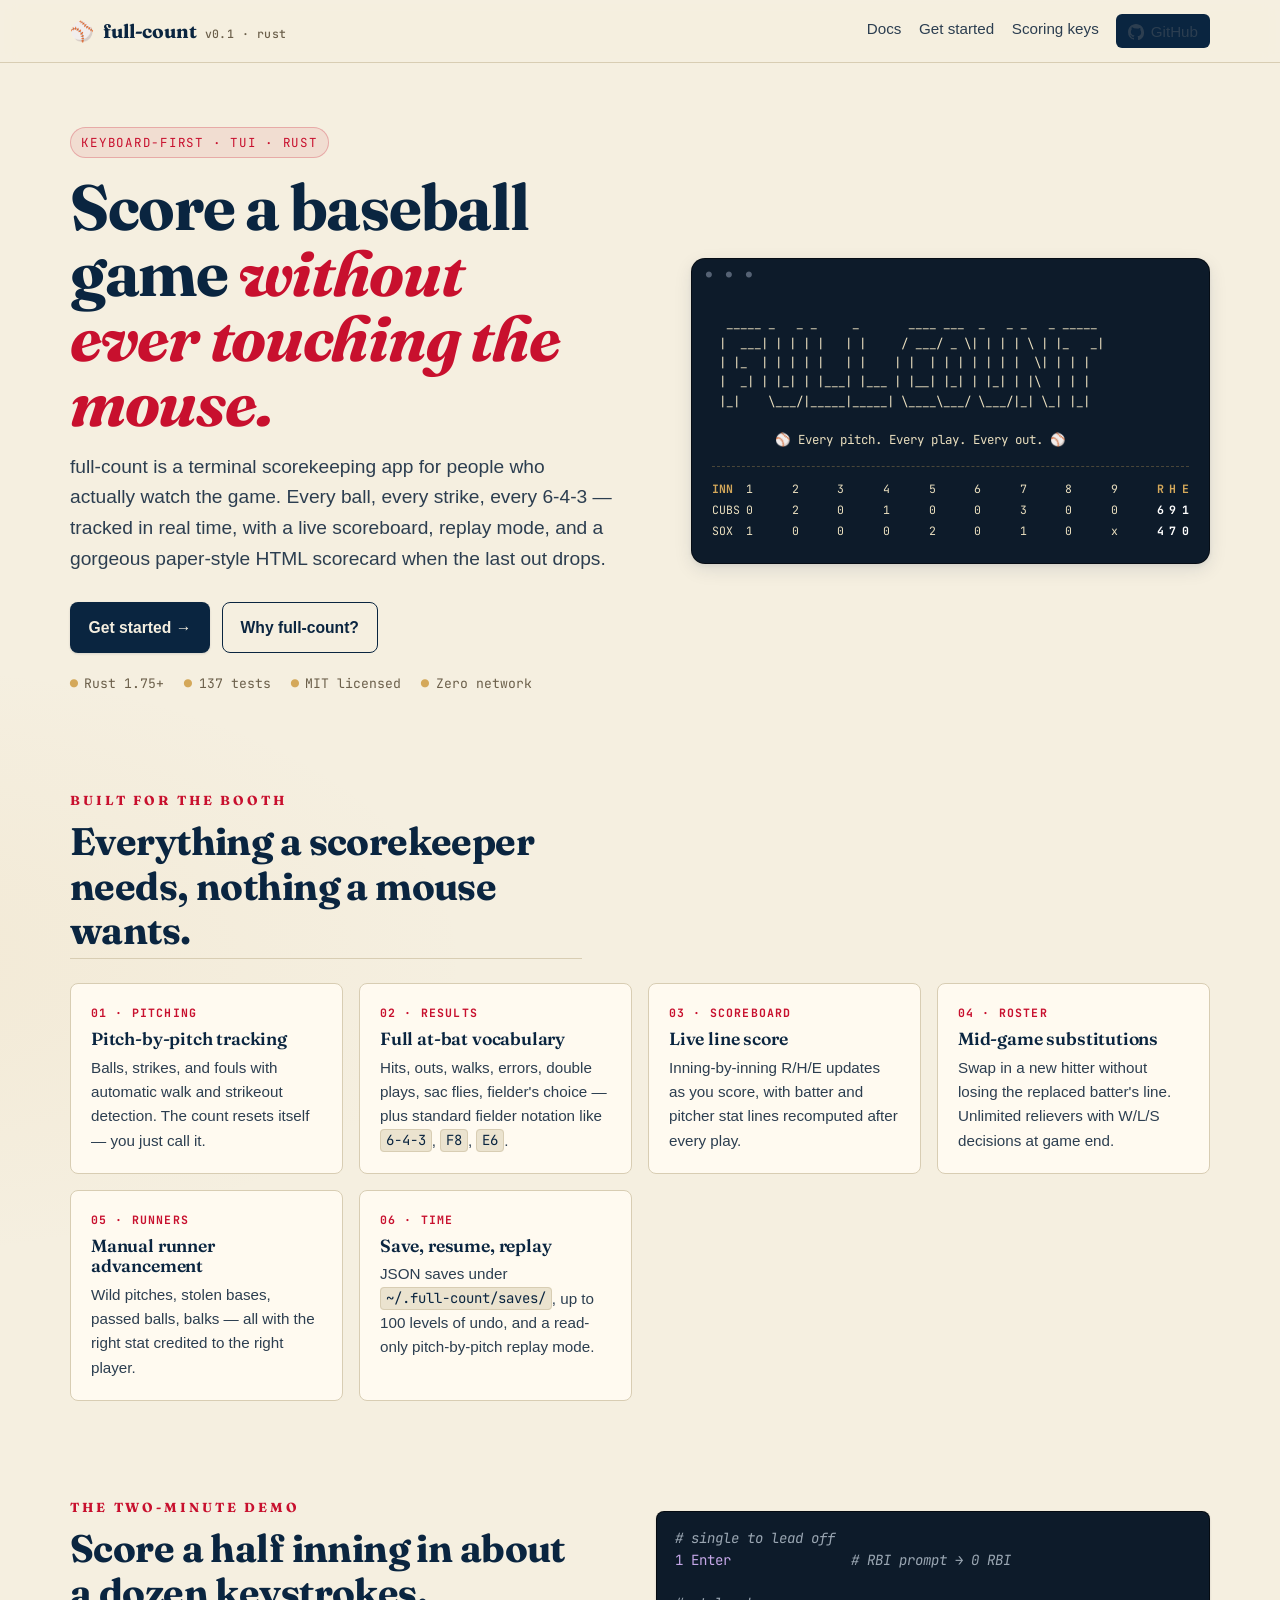
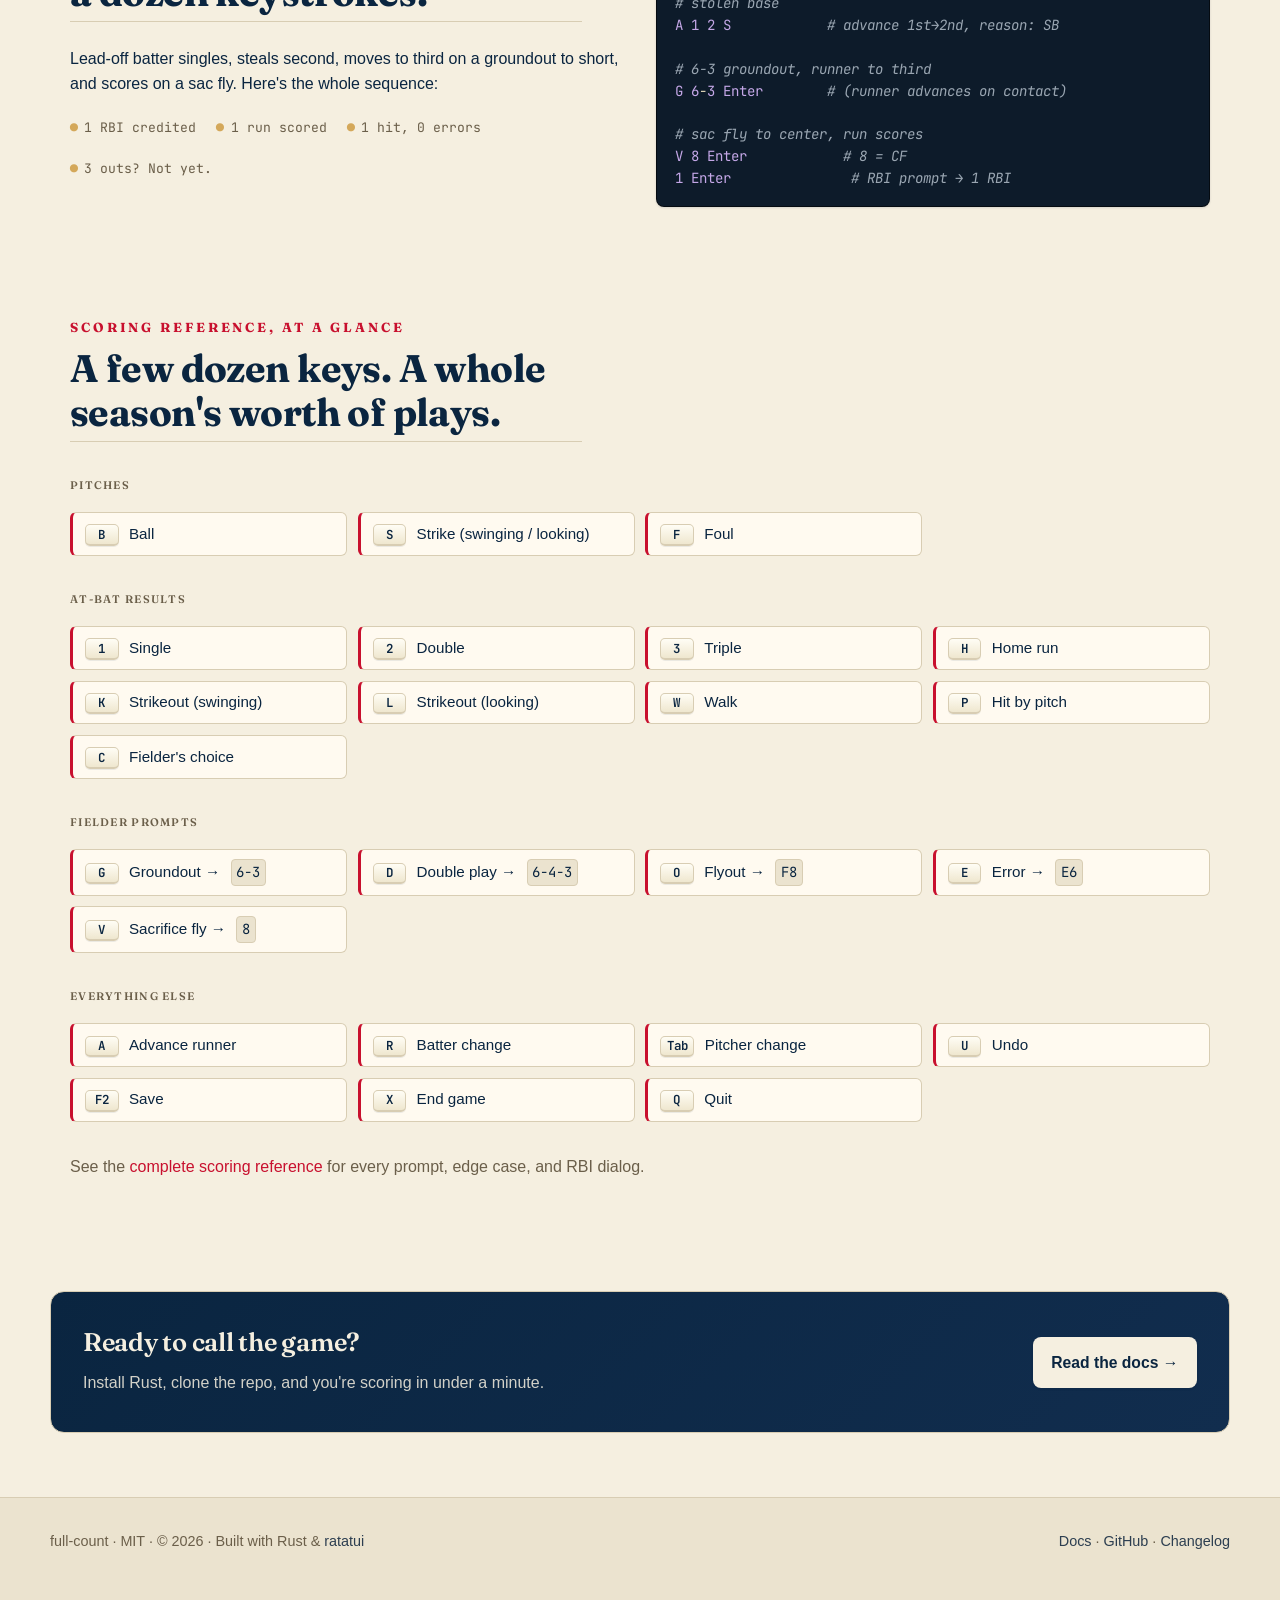
==== docs/index.html @ 08a3c0c8 "add docs" ====
<!doctype html>
<html lang="en">
<head>
  <meta charset="utf-8" />
  <meta name="viewport" content="width=device-width, initial-scale=1" />
  <title>full-count — Every pitch. Every play. Every out.</title>
  <meta name="description" content="A keyboard-driven TUI for scoring baseball games in real time. Built in Rust with ratatui." />
  <meta property="og:title" content="full-count — Score baseball in the terminal" />
  <meta property="og:description" content="Pitch-by-pitch tracking, live scoreboards, replay mode, and a paper-style HTML scorecard export — all from your keyboard." />
  <meta property="og:type" content="website" />
  <meta property="og:image" content="./assets/baseball-comic.jpeg" />
  <meta name="theme-color" content="#f5efe0" />
  <link rel="icon" href="data:image/svg+xml;utf8,<svg xmlns='http://www.w3.org/2000/svg' viewBox='0 0 32 32'><text y='26' font-size='28'>⚾</text></svg>" />
  <link rel="preconnect" href="https://fonts.googleapis.com" />
  <link rel="preconnect" href="https://fonts.gstatic.com" crossorigin />
  <link href="https://fonts.googleapis.com/css2?family=Fraunces:ital,opsz,wght@0,9..144,400..800;1,9..144,400..700&family=JetBrains+Mono:wght@400;600;700&display=swap" rel="stylesheet" />
  <link rel="stylesheet" href="./assets/styles.css" />
</head>
<body>
  <header class="site-header">
    <div class="site-header__inner">
      <a class="brand" href="./">
        <span class="brand__dot">⚾</span> full-count
        <span class="brand__tag">v0.1 · rust</span>
      </a>
      <nav class="nav">
        <a href="./guide/">Docs</a>
        <a href="./guide/getting-started.html">Get started</a>
        <a href="./guide/scoring.html">Scoring keys</a>
        <a class="nav__gh" href="https://github.com/jakenherman/full-count" aria-label="GitHub repository">
          <svg width="16" height="16" viewBox="0 0 16 16" fill="currentColor" aria-hidden="true"><path d="M8 0C3.58 0 0 3.58 0 8a8 8 0 0 0 5.47 7.59c.4.074.547-.174.547-.386 0-.19-.007-.693-.011-1.36-2.226.483-2.696-1.073-2.696-1.073-.364-.924-.888-1.17-.888-1.17-.725-.495.055-.485.055-.485.801.056 1.222.823 1.222.823.712 1.22 1.868.868 2.324.663.072-.516.279-.868.507-1.068-1.777-.2-3.644-.888-3.644-3.953 0-.873.313-1.587.823-2.147-.083-.202-.357-1.015.078-2.117 0 0 .672-.215 2.2.82A7.66 7.66 0 0 1 8 4.46c.68.003 1.364.092 2.003.27 1.527-1.035 2.197-.82 2.197-.82.437 1.102.163 1.915.08 2.117.513.56.823 1.274.823 2.147 0 3.073-1.87 3.75-3.653 3.947.287.247.543.735.543 1.48 0 1.07-.01 1.932-.01 2.195 0 .214.144.463.55.385A8 8 0 0 0 16 8c0-4.42-3.58-8-8-8z"/></svg>
          GitHub
        </a>
      </nav>
    </div>
  </header>

  <main>
    <section class="hero">
      <div>
        <span class="hero__eyebrow">Keyboard-first · TUI · Rust</span>
        <h1>Score a baseball game <em>without ever&nbsp;touching the mouse.</em></h1>
        <p class="hero__lede">
          full-count is a terminal scorekeeping app for people who actually watch the game.
          Every ball, every strike, every 6&#8209;4&#8209;3 — tracked in real time, with a
          live scoreboard, replay mode, and a gorgeous paper-style HTML scorecard when the
          last out drops.
        </p>
        <div class="hero__cta">
          <a class="btn btn--primary" href="./guide/getting-started.html">Get started →</a>
          <a class="btn btn--ghost" href="./guide/why.html">Why full-count?</a>
        </div>
        <div class="hero__meta">
          <span>Rust 1.75+</span>
          <span>137 tests</span>
          <span>MIT licensed</span>
          <span>Zero network</span>
        </div>
      </div>

      <aside class="hero__art" aria-hidden="true">
<pre>  _____ _   _ _     _       ____ ___  _   _ _   _ _____
 |  ___| | | | |   | |     / ___/ _ \| | | | \ | |_   _|
 | |_  | | | | |   | |    | |  | | | | | | |  \| | | |
 |  _| | |_| | |___| |___ | |__| |_| | |_| | |\  | | |
 |_|    \___/|_____|_____| \____\___/ \___/|_| \_| |_|

         ⚾ Every pitch. Every play. Every out. ⚾</pre>
        <div class="scorebug">
          <span class="label">INN</span>
          <span>1</span><span>2</span><span>3</span><span>4</span><span>5</span>
          <span>6</span><span>7</span><span>8</span><span>9</span>
          <span class="label">R</span><span class="label">H</span><span class="label">E</span>
          <span class="row-team">CUBS</span>
          <span>0</span><span>2</span><span>0</span><span>1</span><span>0</span>
          <span>0</span><span>3</span><span>0</span><span>0</span>
          <span class="tot">6</span><span class="tot">9</span><span class="tot">1</span>
          <span class="row-team">SOX</span>
          <span>1</span><span>0</span><span>0</span><span>0</span><span>2</span>
          <span>0</span><span>1</span><span>0</span><span>x</span>
          <span class="tot">4</span><span class="tot">7</span><span class="tot">0</span>
        </div>
      </aside>
    </section>

    <section class="section">
      <p class="section__title">Built for the booth</p>
      <h2 class="section__headline">Everything a scorekeeper needs, nothing a mouse wants.</h2>

      <div class="features">
        <div class="feature">
          <div class="feature__icon">01 · Pitching</div>
          <h3>Pitch-by-pitch tracking</h3>
          <p>Balls, strikes, and fouls with automatic walk and strikeout detection. The count resets itself — you just call it.</p>
        </div>
        <div class="feature">
          <div class="feature__icon">02 · Results</div>
          <h3>Full at-bat vocabulary</h3>
          <p>Hits, outs, walks, errors, double plays, sac flies, fielder's choice — plus standard fielder notation like <code>6-4-3</code>, <code>F8</code>, <code>E6</code>.</p>
        </div>
        <div class="feature">
          <div class="feature__icon">03 · Scoreboard</div>
          <h3>Live line score</h3>
          <p>Inning-by-inning R/H/E updates as you score, with batter and pitcher stat lines recomputed after every play.</p>
        </div>
        <div class="feature">
          <div class="feature__icon">04 · Roster</div>
          <h3>Mid-game substitutions</h3>
          <p>Swap in a new hitter without losing the replaced batter's line. Unlimited relievers with W/L/S decisions at game end.</p>
        </div>
        <div class="feature">
          <div class="feature__icon">05 · Runners</div>
          <h3>Manual runner advancement</h3>
          <p>Wild pitches, stolen bases, passed balls, balks — all with the right stat credited to the right player.</p>
        </div>
        <div class="feature">
          <div class="feature__icon">06 · Time</div>
          <h3>Save, resume, replay</h3>
          <p>JSON saves under <code>~/.full-count/saves/</code>, up to 100 levels of undo, and a read-only pitch-by-pitch replay mode.</p>
        </div>
      </div>
    </section>

    <section class="section">
      <div class="two-col">
        <div>
          <p class="section__title">The two-minute demo</p>
          <h2 class="section__headline">Score a half inning in about a dozen keystrokes.</h2>
          <p>
            Lead-off batter singles, steals second, moves to third on a groundout to short,
            and scores on a sac fly. Here's the whole sequence:
          </p>
          <div class="hero__meta" style="margin-top:1.25rem">
            <span>1 RBI credited</span>
            <span>1 run scored</span>
            <span>1 hit, 0 errors</span>
            <span>3 outs? Not yet.</span>
          </div>
        </div>
        <div>
<pre><span class="c"># single to lead off</span>
<span class="n">1</span> <span class="n">Enter</span>               <span class="c"># RBI prompt → 0 RBI</span>

<span class="c"># stolen base</span>
<span class="n">A</span> <span class="n">1</span> <span class="n">2</span> <span class="n">S</span>            <span class="c"># advance 1st→2nd, reason: SB</span>

<span class="c"># 6-3 groundout, runner to third</span>
<span class="n">G</span> <span class="n">6</span>-<span class="n">3</span> <span class="n">Enter</span>        <span class="c"># (runner advances on contact)</span>

<span class="c"># sac fly to center, run scores</span>
<span class="n">V</span> <span class="n">8</span> <span class="n">Enter</span>            <span class="c"># 8 = CF</span>
<span class="n">1</span> <span class="n">Enter</span>               <span class="c"># RBI prompt → 1 RBI</span></pre>
        </div>
      </div>
    </section>

    <section class="section">
      <p class="section__title">Scoring reference, at a glance</p>
      <h2 class="section__headline">A few dozen keys. A whole season's worth of plays.</h2>

      <h4>Pitches</h4>
      <div class="keygrid">
        <div class="keygrid__item"><kbd>B</kbd> Ball</div>
        <div class="keygrid__item"><kbd>S</kbd> Strike (swinging / looking)</div>
        <div class="keygrid__item"><kbd>F</kbd> Foul</div>
      </div>

      <h4>At-bat results</h4>
      <div class="keygrid">
        <div class="keygrid__item"><kbd>1</kbd> Single</div>
        <div class="keygrid__item"><kbd>2</kbd> Double</div>
        <div class="keygrid__item"><kbd>3</kbd> Triple</div>
        <div class="keygrid__item"><kbd>H</kbd> Home run</div>
        <div class="keygrid__item"><kbd>K</kbd> Strikeout (swinging)</div>
        <div class="keygrid__item"><kbd>L</kbd> Strikeout (looking)</div>
        <div class="keygrid__item"><kbd>W</kbd> Walk</div>
        <div class="keygrid__item"><kbd>P</kbd> Hit by pitch</div>
        <div class="keygrid__item"><kbd>C</kbd> Fielder's choice</div>
      </div>

      <h4>Fielder prompts</h4>
      <div class="keygrid">
        <div class="keygrid__item"><kbd>G</kbd> Groundout &rarr; <code>6-3</code></div>
        <div class="keygrid__item"><kbd>D</kbd> Double play &rarr; <code>6-4-3</code></div>
        <div class="keygrid__item"><kbd>O</kbd> Flyout &rarr; <code>F8</code></div>
        <div class="keygrid__item"><kbd>E</kbd> Error &rarr; <code>E6</code></div>
        <div class="keygrid__item"><kbd>V</kbd> Sacrifice fly &rarr; <code>8</code></div>
      </div>

      <h4>Everything else</h4>
      <div class="keygrid">
        <div class="keygrid__item"><kbd>A</kbd> Advance runner</div>
        <div class="keygrid__item"><kbd>R</kbd> Batter change</div>
        <div class="keygrid__item"><kbd>Tab</kbd> Pitcher change</div>
        <div class="keygrid__item"><kbd>U</kbd> Undo</div>
        <div class="keygrid__item"><kbd>F2</kbd> Save</div>
        <div class="keygrid__item"><kbd>X</kbd> End game</div>
        <div class="keygrid__item"><kbd>Q</kbd> Quit</div>
      </div>

      <p style="margin-top:0.5rem;color:var(--muted);">
        See the <a href="./guide/scoring.html">complete scoring reference</a> for every prompt, edge case,
        and RBI dialog.
      </p>
    </section>

    <section class="bigcta">
      <div>
        <h2>Ready to call the game?</h2>
        <p>Install Rust, clone the repo, and you're scoring in under a minute.</p>
      </div>
      <div>
        <a class="btn btn--primary" href="./guide/getting-started.html" style="background:var(--bg);color:var(--ink);">Read the docs →</a>
      </div>
    </section>
  </main>

  <footer class="site-footer">
    <div class="site-footer__inner">
      <div>full-count · MIT · &copy; 2026 · Built with Rust &amp; <a href="https://github.com/ratatui-org/ratatui">ratatui</a></div>
      <div>
        <a href="./guide/">Docs</a> ·
        <a href="https://github.com/jakenherman/full-count">GitHub</a> ·
        <a href="./guide/development.html#changelog">Changelog</a>
      </div>
    </div>
  </footer>
</body>
</html>
---- docs/assets/styles.css ----
/* ==========================================================================
   full-count documentation site
   Baseball / newsprint aesthetic: cream paper, navy ink, red stitching
   ========================================================================== */

:root {
  --bg: #f5efe0;
  --bg-soft: #ebe3cf;
  --bg-card: #fffaf0;
  --ink: #0a2540;
  --ink-soft: #2c3e50;
  --muted: #6b5f4a;
  --line: #d8cdb3;
  --red: #c8102e;
  --red-soft: #e94560;
  --gold: #d4a85a;
  --ok: #2f7d4f;
  --code-bg: #0d1b2a;
  --code-ink: #eadfbf;
  --code-muted: #9aa6b2;
  --font-display: "Fraunces", "Iowan Old Style", "Palatino", "Georgia", serif;
  --font-body: -apple-system, BlinkMacSystemFont, "Segoe UI", Roboto, "Helvetica Neue", Arial, sans-serif;
  --font-mono: "JetBrains Mono", ui-monospace, "SF Mono", "Menlo", "Consolas", monospace;
  --shadow-sm: 0 1px 2px rgba(10, 37, 64, 0.08), 0 1px 3px rgba(10, 37, 64, 0.06);
  --shadow-md: 0 6px 18px rgba(10, 37, 64, 0.1), 0 2px 4px rgba(10, 37, 64, 0.06);
  --radius: 8px;
  --max: 1180px;
}

*,
*::before,
*::after {
  box-sizing: border-box;
}

html {
  -webkit-text-size-adjust: 100%;
  scroll-behavior: smooth;
}

body {
  margin: 0;
  background:
    radial-gradient(1200px 600px at 80% -10%, rgba(200, 16, 46, 0.04), transparent 60%),
    radial-gradient(1000px 500px at -10% 30%, rgba(212, 168, 90, 0.08), transparent 60%),
    var(--bg);
  color: var(--ink);
  font-family: var(--font-body);
  font-size: 16px;
  line-height: 1.6;
  -webkit-font-smoothing: antialiased;
}

a {
  color: var(--red);
  text-decoration: none;
  border-bottom: 1px solid transparent;
  transition: color 120ms ease, border-color 120ms ease;
}

a:hover {
  color: var(--ink);
  border-bottom-color: var(--red);
}

h1, h2, h3, h4 {
  font-family: var(--font-display);
  font-weight: 600;
  letter-spacing: -0.01em;
  color: var(--ink);
  line-height: 1.15;
  margin: 2rem 0 1rem;
}

h1 { font-size: clamp(2rem, 3.5vw, 2.9rem); font-weight: 700; letter-spacing: -0.02em; }
h2 { font-size: 1.6rem; border-bottom: 1px solid var(--line); padding-bottom: 0.4rem; }
h3 { font-size: 1.2rem; }
h4 { font-size: 1rem; font-variant-caps: all-small-caps; letter-spacing: 0.08em; color: var(--muted); }

p { margin: 0 0 1rem; }

code, pre, kbd {
  font-family: var(--font-mono);
  font-size: 0.92em;
}

:not(pre) > code {
  background: var(--bg-soft);
  border: 1px solid var(--line);
  border-radius: 4px;
  padding: 0.1em 0.35em;
  color: var(--ink);
  white-space: nowrap;
}

pre {
  background: var(--code-bg);
  color: var(--code-ink);
  padding: 1rem 1.1rem;
  border-radius: var(--radius);
  overflow-x: auto;
  line-height: 1.55;
  font-size: 0.88rem;
  box-shadow: var(--shadow-sm);
  border: 1px solid rgba(0, 0, 0, 0.6);
}

pre code {
  background: none;
  border: none;
  padding: 0;
  color: inherit;
  white-space: pre;
}

/* Comment lines inside pre blocks (lines starting with #) — use <span class="c"> */
pre .c { color: var(--code-muted); font-style: italic; }
pre .k { color: #f6c177; }   /* keyword */
pre .s { color: #9ccfd8; }   /* string */
pre .n { color: #c4a7e7; }   /* flag */

kbd {
  display: inline-block;
  background: linear-gradient(180deg, #fffdf5 0%, #efe7cf 100%);
  color: var(--ink);
  border: 1px solid var(--line);
  border-bottom-width: 2px;
  border-radius: 5px;
  padding: 0.05em 0.45em;
  font-size: 0.82em;
  font-weight: 600;
  line-height: 1.4;
  box-shadow: 0 1px 0 rgba(10, 37, 64, 0.08);
  white-space: nowrap;
}

blockquote {
  margin: 1.25rem 0;
  padding: 0.6rem 1rem;
  background: var(--bg-card);
  border-left: 4px solid var(--red);
  border-radius: 0 var(--radius) var(--radius) 0;
  color: var(--ink-soft);
}

hr {
  border: 0;
  height: 1px;
  background: var(--line);
  margin: 2.5rem 0;
}

ul, ol { padding-left: 1.4rem; }
li { margin: 0.25rem 0; }

table {
  border-collapse: collapse;
  margin: 1rem 0 1.5rem;
  width: 100%;
  font-size: 0.95rem;
}
th, td {
  border-bottom: 1px solid var(--line);
  padding: 0.55rem 0.75rem;
  text-align: left;
  vertical-align: top;
}
th {
  background: var(--bg-soft);
  font-family: var(--font-display);
  font-weight: 600;
  border-bottom: 2px solid var(--ink);
}
tbody tr:hover { background: rgba(200, 16, 46, 0.04); }

/* ---------- Site chrome ---------- */

.site-header {
  position: sticky;
  top: 0;
  z-index: 40;
  background: rgba(245, 239, 224, 0.92);
  backdrop-filter: saturate(1.4) blur(8px);
  -webkit-backdrop-filter: saturate(1.4) blur(8px);
  border-bottom: 1px solid var(--line);
}

.site-header__inner {
  max-width: var(--max);
  margin: 0 auto;
  padding: 0.85rem 1.25rem;
  display: flex;
  align-items: center;
  gap: 1.5rem;
}

.brand {
  display: inline-flex;
  align-items: baseline;
  gap: 0.5rem;
  font-family: var(--font-display);
  font-weight: 700;
  font-size: 1.2rem;
  color: var(--ink);
  letter-spacing: -0.01em;
  border: none;
}
.brand:hover { color: var(--red); }
.brand__dot {
  color: var(--red);
  margin-right: 0.1rem;
}
.brand__tag {
  font-family: var(--font-mono);
  font-size: 0.72rem;
  color: var(--muted);
  font-weight: 500;
  letter-spacing: 0.04em;
}

.nav {
  display: flex;
  gap: 1.1rem;
  margin-left: auto;
  align-items: center;
  font-size: 0.95rem;
}
.nav a {
  color: var(--ink-soft);
  border-bottom: 2px solid transparent;
  padding-bottom: 2px;
  font-weight: 500;
}
.nav a:hover { color: var(--red); border-bottom-color: var(--red); }
.nav a.active { color: var(--red); border-bottom-color: var(--red); }

.nav__gh {
  display: inline-flex;
  align-items: center;
  gap: 0.4rem;
  background: var(--ink);
  color: var(--bg);
  padding: 0.4rem 0.75rem;
  border-radius: 6px;
  font-weight: 600;
}
.nav__gh:hover { background: var(--red); color: var(--bg); border-bottom-color: transparent; }

.site-footer {
  margin-top: 4rem;
  padding: 2rem 1.25rem 3rem;
  border-top: 1px solid var(--line);
  background: var(--bg-soft);
  color: var(--muted);
  font-size: 0.9rem;
}
.site-footer__inner {
  max-width: var(--max);
  margin: 0 auto;
  display: flex;
  flex-wrap: wrap;
  gap: 1rem;
  justify-content: space-between;
  align-items: center;
}
.site-footer a { color: var(--ink-soft); }

/* ---------- Landing page ---------- */

.hero {
  padding: 4rem 1.25rem 3rem;
  max-width: var(--max);
  margin: 0 auto;
  display: grid;
  grid-template-columns: 1.05fr 0.95fr;
  gap: 3rem;
  align-items: center;
}

.hero__eyebrow {
  display: inline-block;
  font-family: var(--font-mono);
  font-size: 0.78rem;
  letter-spacing: 0.14em;
  text-transform: uppercase;
  color: var(--red);
  background: rgba(200, 16, 46, 0.08);
  border: 1px solid rgba(200, 16, 46, 0.25);
  padding: 0.3rem 0.65rem;
  border-radius: 999px;
  margin-bottom: 1rem;
}

.hero h1 {
  margin: 0 0 1rem;
  font-size: clamp(2.4rem, 5.2vw, 4rem);
  font-weight: 700;
  line-height: 1.02;
}

.hero h1 em {
  font-style: italic;
  color: var(--red);
}

.hero__lede {
  font-size: 1.2rem;
  color: var(--ink-soft);
  max-width: 34rem;
  margin-bottom: 1.75rem;
}

.hero__cta {
  display: flex;
  gap: 0.75rem;
  flex-wrap: wrap;
  margin-bottom: 1.25rem;
}

.btn {
  display: inline-flex;
  align-items: center;
  gap: 0.45rem;
  padding: 0.75rem 1.1rem;
  border-radius: 8px;
  font-weight: 600;
  font-size: 0.98rem;
  border: 1px solid transparent;
  cursor: pointer;
  transition: transform 120ms ease, background 120ms ease, color 120ms ease, box-shadow 120ms ease;
}
.btn:hover { transform: translateY(-1px); border-bottom-color: transparent; }

.btn--primary {
  background: var(--ink);
  color: var(--bg);
  box-shadow: var(--shadow-sm);
}
.btn--primary:hover { background: var(--red); color: var(--bg); }

.btn--ghost {
  background: transparent;
  color: var(--ink);
  border-color: var(--ink);
}
.btn--ghost:hover { background: var(--ink); color: var(--bg); }

.hero__meta {
  font-family: var(--font-mono);
  font-size: 0.82rem;
  color: var(--muted);
  display: flex;
  gap: 1.25rem;
  flex-wrap: wrap;
}
.hero__meta span::before {
  content: "●";
  color: var(--gold);
  margin-right: 0.4rem;
}

.hero__art {
  background: var(--code-bg);
  color: var(--code-ink);
  padding: 1.5rem 1.25rem;
  border-radius: 14px;
  box-shadow: var(--shadow-md);
  font-family: var(--font-mono);
  font-size: 0.78rem;
  line-height: 1.35;
  overflow-x: auto;
  position: relative;
  border: 1px solid rgba(0, 0, 0, 0.5);
}
.hero__art::before {
  content: "● ● ●";
  position: absolute;
  top: 10px;
  left: 14px;
  color: #556274;
  font-size: 0.6rem;
  letter-spacing: 0.4em;
}
.hero__art pre {
  background: none;
  padding: 1.2rem 0 0;
  box-shadow: none;
  border: none;
  color: inherit;
  font-size: inherit;
}

/* Simple fake scoreboard used in hero */
.scorebug {
  margin-top: 1rem;
  padding-top: 0.9rem;
  border-top: 1px dashed rgba(212, 168, 90, 0.3);
  display: grid;
  grid-template-columns: auto repeat(9, 1fr) auto auto auto;
  gap: 0.35rem;
  font-size: 0.72rem;
  color: var(--code-ink);
}
.scorebug .label { color: var(--gold); font-weight: 700; }
.scorebug .row-team { color: #eadfbf; }
.scorebug .tot { color: #fff; font-weight: 700; }

.section {
  max-width: var(--max);
  margin: 0 auto;
  padding: 3rem 1.25rem;
}

.section__title {
  font-family: var(--font-display);
  font-size: 0.82rem;
  font-weight: 700;
  letter-spacing: 0.22em;
  text-transform: uppercase;
  color: var(--red);
  margin: 0 0 0.5rem;
  border: 0;
}

.section__headline {
  font-family: var(--font-display);
  font-size: clamp(1.7rem, 3.2vw, 2.4rem);
  font-weight: 700;
  margin: 0 0 1.5rem;
  letter-spacing: -0.015em;
  max-width: 32rem;
}

.features {
  display: grid;
  grid-template-columns: repeat(auto-fit, minmax(250px, 1fr));
  gap: 1rem;
}

.feature {
  background: var(--bg-card);
  border: 1px solid var(--line);
  border-radius: var(--radius);
  padding: 1.25rem;
  transition: transform 150ms ease, box-shadow 150ms ease;
}
.feature:hover {
  transform: translateY(-2px);
  box-shadow: var(--shadow-md);
  border-color: var(--gold);
}
.feature__icon {
  font-family: var(--font-mono);
  font-size: 0.72rem;
  color: var(--red);
  letter-spacing: 0.1em;
  text-transform: uppercase;
  font-weight: 700;
  margin-bottom: 0.4rem;
}
.feature h3 {
  margin: 0 0 0.4rem;
  font-size: 1.1rem;
}
.feature p { margin: 0; color: var(--ink-soft); font-size: 0.95rem; }

/* Key-reference grid used on scoring pages */
.keygrid {
  display: grid;
  grid-template-columns: repeat(auto-fill, minmax(220px, 1fr));
  gap: 0.65rem;
  margin: 1.25rem 0 2rem;
}
.keygrid__item {
  display: flex;
  align-items: baseline;
  gap: 0.65rem;
  background: var(--bg-card);
  border: 1px solid var(--line);
  border-left: 3px solid var(--red);
  padding: 0.55rem 0.75rem;
  border-radius: 6px;
  font-size: 0.95rem;
}
.keygrid__item kbd { min-width: 2.1rem; text-align: center; }

.two-col {
  display: grid;
  grid-template-columns: 1fr 1fr;
  gap: 2rem;
  align-items: start;
}

.callout {
  background: var(--bg-card);
  border: 1px solid var(--line);
  border-radius: var(--radius);
  padding: 1rem 1.25rem;
  margin: 1.25rem 0;
  display: flex;
  gap: 0.9rem;
  align-items: flex-start;
}
.callout__mark {
  font-family: var(--font-mono);
  font-size: 0.72rem;
  font-weight: 700;
  letter-spacing: 0.15em;
  text-transform: uppercase;
  color: var(--bg);
  background: var(--red);
  padding: 0.25rem 0.55rem;
  border-radius: 4px;
  flex-shrink: 0;
}
.callout--tip .callout__mark { background: var(--ok); }
.callout--note .callout__mark { background: var(--gold); color: var(--ink); }
.callout p:last-child { margin-bottom: 0; }

.bigcta {
  margin: 3rem auto 1rem;
  max-width: var(--max);
  padding: 2.25rem 2rem;
  border: 1px solid var(--line);
  border-radius: 14px;
  background: linear-gradient(135deg, var(--ink) 0%, #112d4e 100%);
  color: var(--bg);
  display: grid;
  grid-template-columns: 1.1fr auto;
  align-items: center;
  gap: 2rem;
}
.bigcta h2 { color: var(--bg); border: none; margin: 0 0 0.4rem; font-size: 1.6rem; }
.bigcta p { margin: 0; opacity: 0.85; }
.bigcta a { color: var(--bg); }

/* ---------- Docs / guide layout ---------- */

.docs {
  max-width: var(--max);
  margin: 0 auto;
  padding: 2rem 1.25rem 4rem;
  display: grid;
  grid-template-columns: 240px minmax(0, 1fr);
  gap: 3rem;
  align-items: start;
}

.sidebar {
  position: sticky;
  top: 4.5rem;
  font-size: 0.95rem;
  padding-right: 0.5rem;
  border-right: 1px solid var(--line);
}

.sidebar__group {
  margin-bottom: 1.25rem;
}

.sidebar__heading {
  font-family: var(--font-display);
  font-size: 0.75rem;
  letter-spacing: 0.16em;
  text-transform: uppercase;
  color: var(--muted);
  font-weight: 700;
  margin: 0 0 0.45rem;
}

.sidebar ul {
  list-style: none;
  padding: 0;
  margin: 0;
}
.sidebar li { margin: 0; }
.sidebar a {
  display: block;
  padding: 0.3rem 0.55rem;
  border-radius: 5px;
  border: none;
  color: var(--ink-soft);
}
.sidebar a:hover {
  background: var(--bg-soft);
  color: var(--ink);
  border-bottom: none;
}
.sidebar a.active {
  background: var(--red);
  color: var(--bg);
  font-weight: 600;
}

.content { min-width: 0; }

.content h1:first-child { margin-top: 0; }

.breadcrumbs {
  font-family: var(--font-mono);
  font-size: 0.78rem;
  letter-spacing: 0.08em;
  text-transform: uppercase;
  color: var(--muted);
  margin-bottom: 0.75rem;
}
.breadcrumbs a { color: var(--muted); }
.breadcrumbs a:hover { color: var(--red); }

.pager {
  margin-top: 3rem;
  padding-top: 1.5rem;
  border-top: 1px solid var(--line);
  display: flex;
  justify-content: space-between;
  gap: 1rem;
}
.pager a {
  flex: 1;
  display: block;
  padding: 0.85rem 1rem;
  border: 1px solid var(--line);
  border-radius: var(--radius);
  color: var(--ink);
  background: var(--bg-card);
  transition: border-color 120ms ease, transform 120ms ease;
}
.pager a:hover {
  border-color: var(--red);
  border-bottom-color: var(--red);
  transform: translateY(-1px);
}
.pager__dir {
  display: block;
  font-size: 0.75rem;
  color: var(--muted);
  text-transform: uppercase;
  letter-spacing: 0.12em;
  margin-bottom: 0.15rem;
}
.pager__next { text-align: right; }

/* ---------- Mobile ---------- */

@media (max-width: 860px) {
  .hero {
    grid-template-columns: 1fr;
    gap: 2rem;
    padding: 2.5rem 1.25rem 1.5rem;
  }
  .two-col { grid-template-columns: 1fr; gap: 1rem; }
  .bigcta { grid-template-columns: 1fr; gap: 1rem; text-align: center; }

  .docs {
    grid-template-columns: 1fr;
    gap: 1rem;
  }
  .sidebar {
    position: static;
    border-right: none;
    border: 1px solid var(--line);
    border-radius: var(--radius);
    padding: 0.75rem 1rem;
    background: var(--bg-card);
  }

  .nav__gh { padding: 0.3rem 0.6rem; font-size: 0.85rem; }
  .nav { gap: 0.7rem; font-size: 0.9rem; }
}
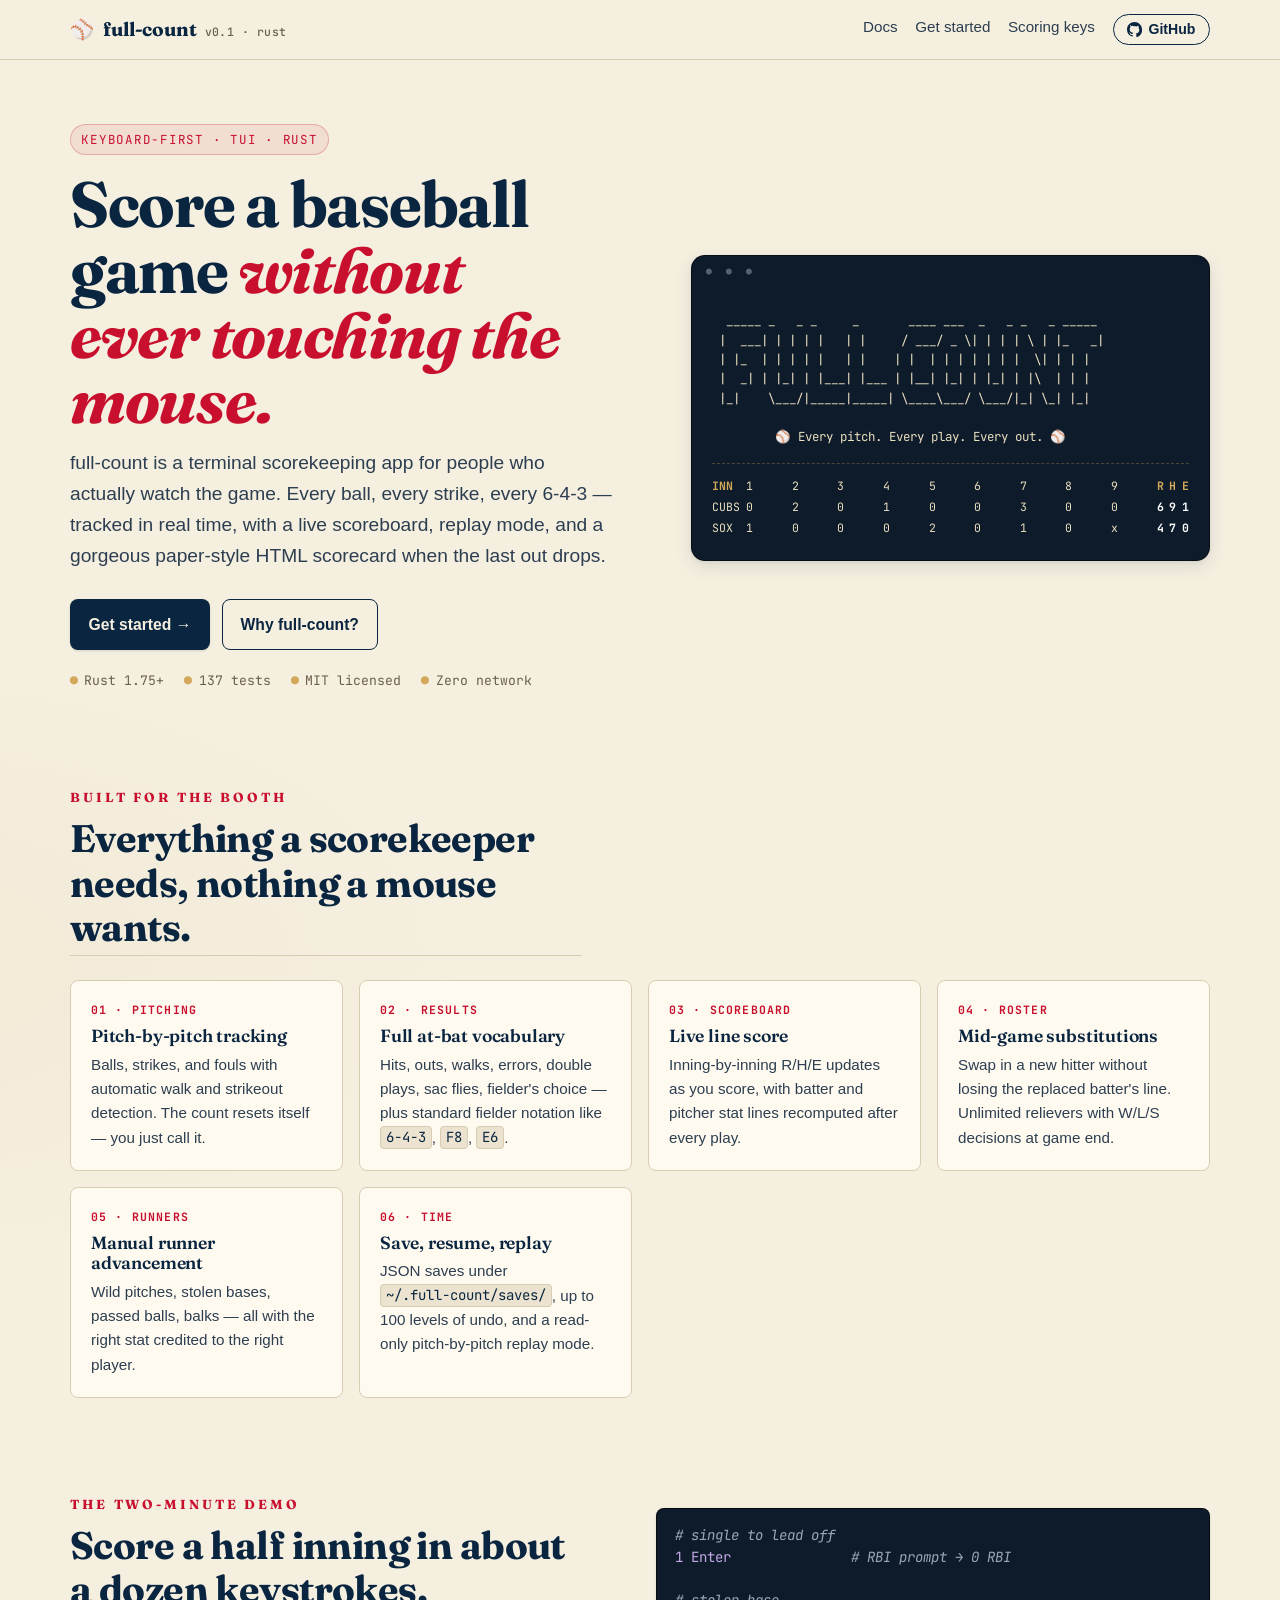
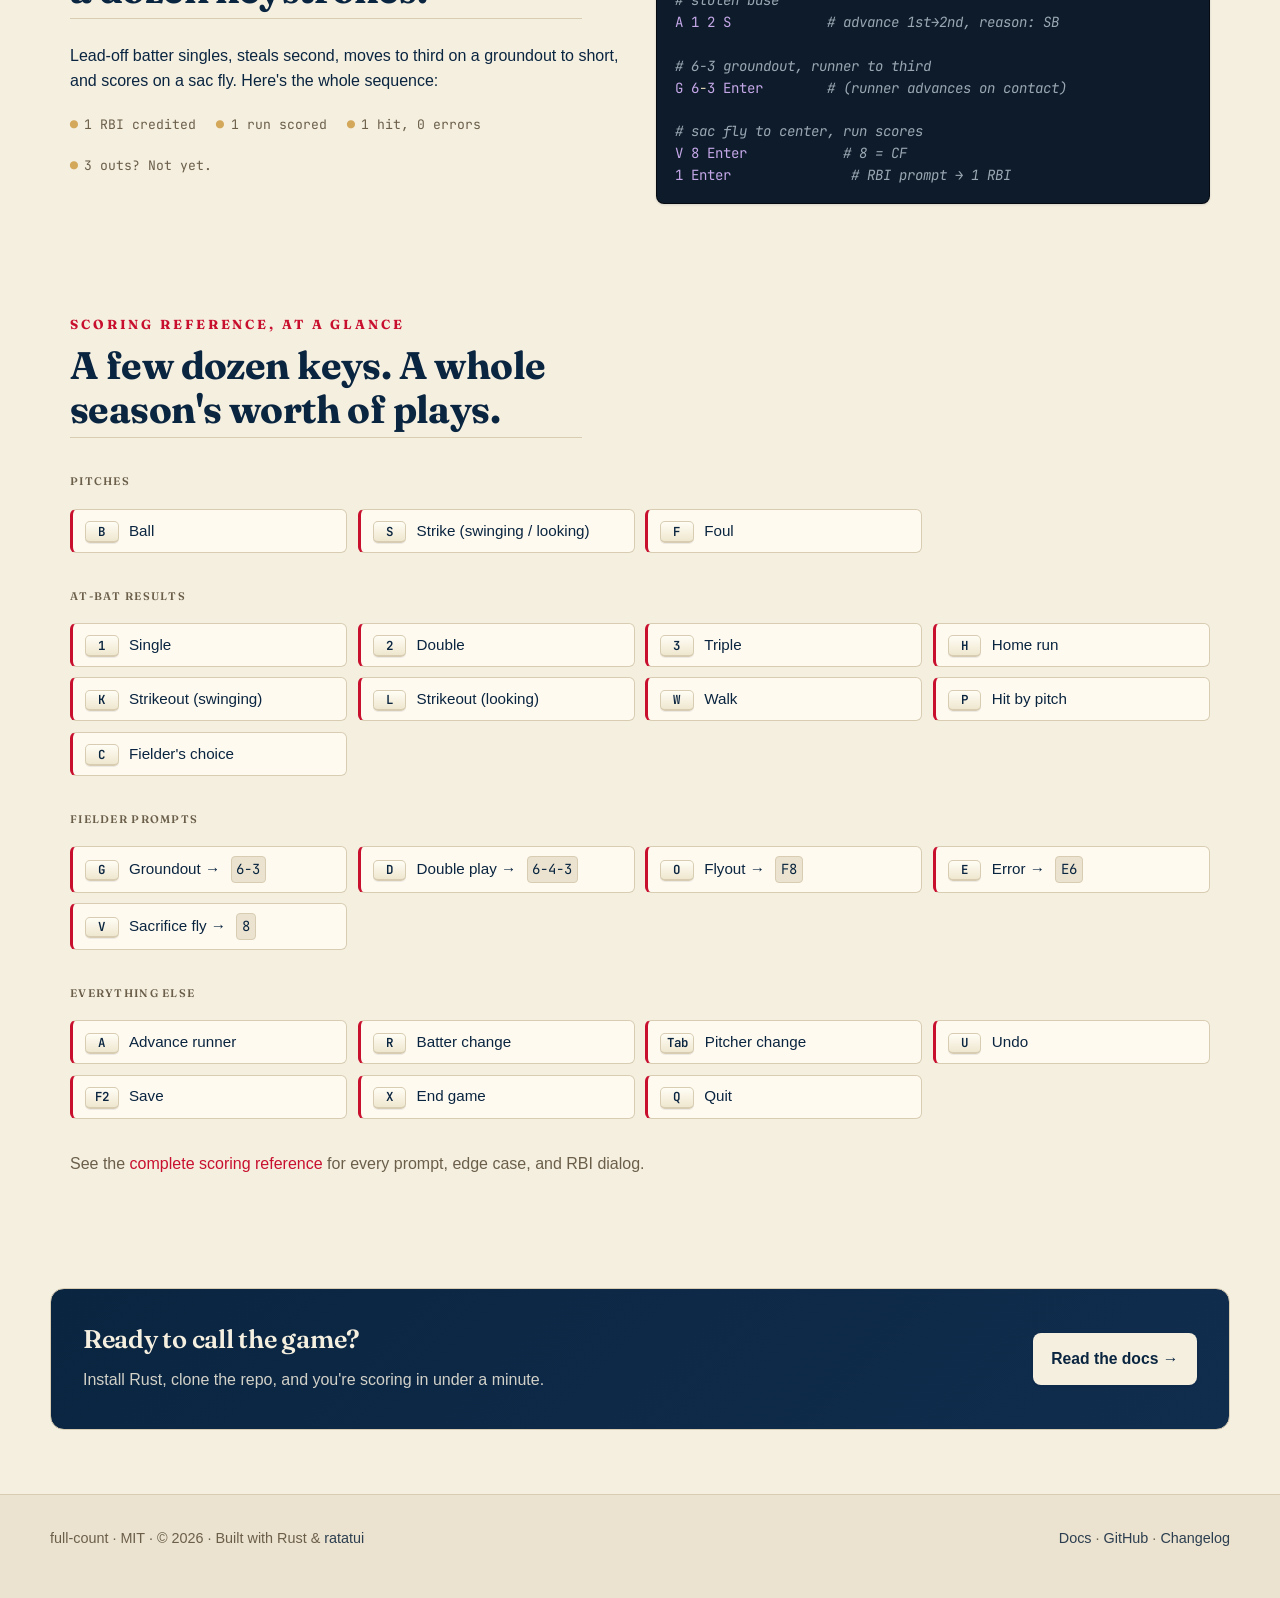
==== commit 65137563: "set up releaseplz" ====
--- a/docs/index.html
+++ b/docs/index.html
@@ -28,7 +28,7 @@
         <a href="./guide/getting-started.html">Get started</a>
         <a href="./guide/scoring.html">Scoring keys</a>
         <a class="nav__gh" href="https://github.com/jakenherman/full-count" aria-label="GitHub repository">
-          <svg width="16" height="16" viewBox="0 0 16 16" fill="currentColor" aria-hidden="true"><path d="M8 0C3.58 0 0 3.58 0 8a8 8 0 0 0 5.47 7.59c.4.074.547-.174.547-.386 0-.19-.007-.693-.011-1.36-2.226.483-2.696-1.073-2.696-1.073-.364-.924-.888-1.17-.888-1.17-.725-.495.055-.485.055-.485.801.056 1.222.823 1.222.823.712 1.22 1.868.868 2.324.663.072-.516.279-.868.507-1.068-1.777-.2-3.644-.888-3.644-3.953 0-.873.313-1.587.823-2.147-.083-.202-.357-1.015.078-2.117 0 0 .672-.215 2.2.82A7.66 7.66 0 0 1 8 4.46c.68.003 1.364.092 2.003.27 1.527-1.035 2.197-.82 2.197-.82.437 1.102.163 1.915.08 2.117.513.56.823 1.274.823 2.147 0 3.073-1.87 3.75-3.653 3.947.287.247.543.735.543 1.48 0 1.07-.01 1.932-.01 2.195 0 .214.144.463.55.385A8 8 0 0 0 16 8c0-4.42-3.58-8-8-8z"/></svg>
+          <svg viewBox="0 0 16 16" fill="currentColor" aria-hidden="true"><path d="M8 0C3.58 0 0 3.58 0 8a8 8 0 0 0 5.47 7.59c.4.074.547-.174.547-.386 0-.19-.007-.693-.011-1.36-2.226.483-2.696-1.073-2.696-1.073-.364-.924-.888-1.17-.888-1.17-.725-.495.055-.485.055-.485.801.056 1.222.823 1.222.823.712 1.22 1.868.868 2.324.663.072-.516.279-.868.507-1.068-1.777-.2-3.644-.888-3.644-3.953 0-.873.313-1.587.823-2.147-.083-.202-.357-1.015.078-2.117 0 0 .672-.215 2.2.82A7.66 7.66 0 0 1 8 4.46c.68.003 1.364.092 2.003.27 1.527-1.035 2.197-.82 2.197-.82.437 1.102.163 1.915.08 2.117.513.56.823 1.274.823 2.147 0 3.073-1.87 3.75-3.653 3.947.287.247.543.735.543 1.48 0 1.07-.01 1.932-.01 2.195 0 .214.144.463.55.385A8 8 0 0 0 16 8c0-4.42-3.58-8-8-8z"/></svg>
           GitHub
         </a>
       </nav>
--- a/docs/assets/styles.css
+++ b/docs/assets/styles.css
@@ -234,17 +234,31 @@
 .nav a:hover { color: var(--red); border-bottom-color: var(--red); }
 .nav a.active { color: var(--red); border-bottom-color: var(--red); }
 
-.nav__gh {
+.nav a.nav__gh {
   display: inline-flex;
   align-items: center;
   gap: 0.4rem;
+  background: transparent;
+  color: var(--ink);
+  padding: 0.4rem 0.85rem;
+  border: 1px solid var(--ink);
+  border-radius: 999px;
+  font-weight: 600;
+  font-size: 0.88rem;
+  line-height: 1.2;
+  transition: background 120ms ease, color 120ms ease, border-color 120ms ease, transform 120ms ease;
+}
+.nav a.nav__gh svg {
+  width: 15px;
+  height: 15px;
+  flex-shrink: 0;
+}
+.nav a.nav__gh:hover {
   background: var(--ink);
   color: var(--bg);
-  padding: 0.4rem 0.75rem;
-  border-radius: 6px;
-  font-weight: 600;
-}
-.nav__gh:hover { background: var(--red); color: var(--bg); border-bottom-color: transparent; }
+  border-color: var(--ink);
+  transform: translateY(-1px);
+}
 
 .site-footer {
   margin-top: 4rem;
@@ -664,6 +678,7 @@
     background: var(--bg-card);
   }
 
-  .nav__gh { padding: 0.3rem 0.6rem; font-size: 0.85rem; }
+  .nav a.nav__gh { padding: 0.3rem 0.65rem; font-size: 0.8rem; }
+  .nav a.nav__gh svg { width: 13px; height: 13px; }
   .nav { gap: 0.7rem; font-size: 0.9rem; }
 }
